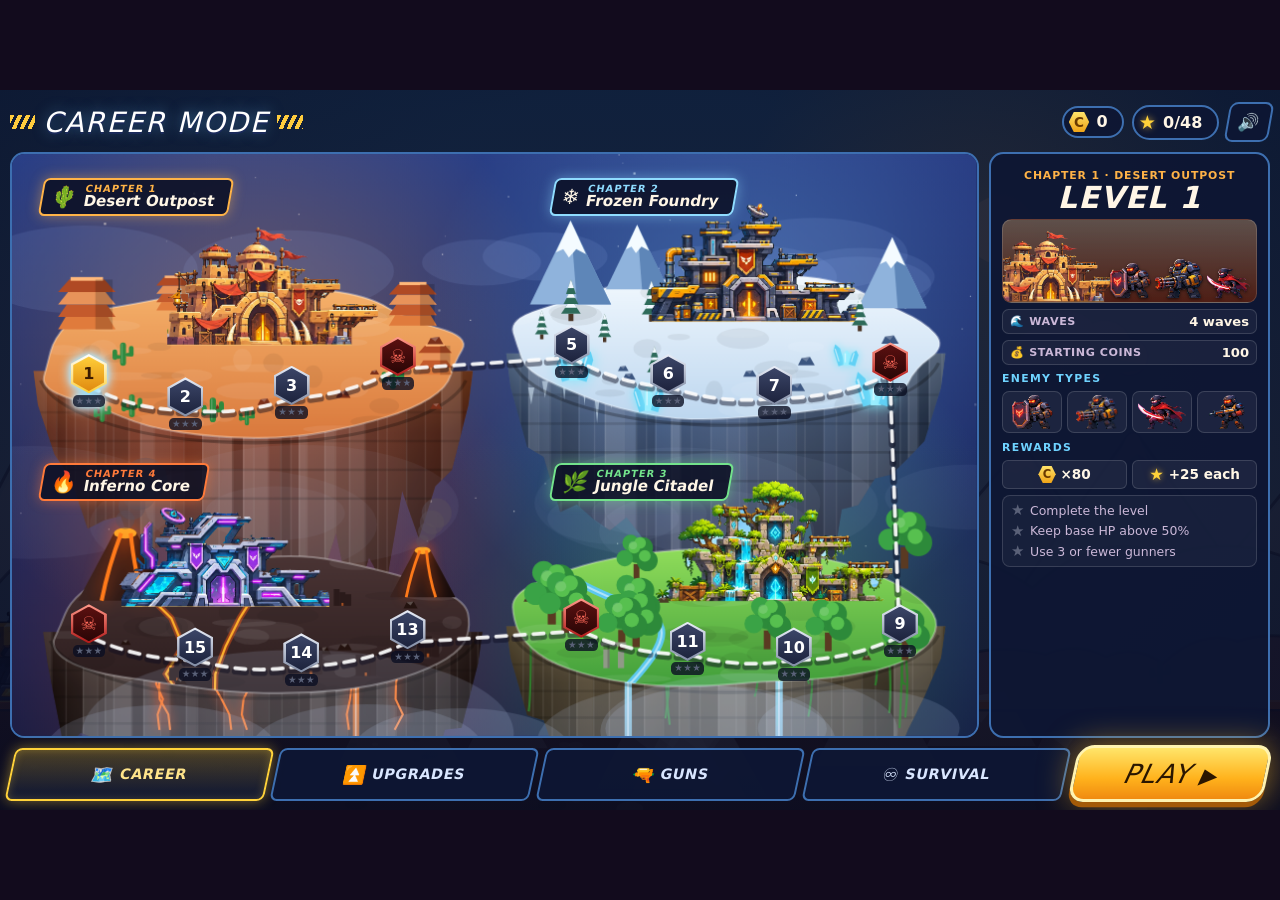
==== index.html @ a77e7f53 "feat: add entry point index and vercel deployment configuration" ====
<!doctype html>
<html lang="en">
<head>
  <meta charset="utf-8">
  <meta http-equiv="refresh" content="0; url=Stickman/stick-bastion/">
  <title>Stick Bastion</title>
  <script>
    window.location.replace("Stickman/stick-bastion/");
  </script>
</head>
<body style="background:#0f0920;color:#fff;font-family:sans-serif;display:flex;align-items:center;justify-content:center;height:100vh;margin:0;">
  <p>Loading Stick Bastion... <a href="Stickman/stick-bastion/" style="color:#ffcc00;">Click here if not redirected</a>.</p>
</body>
</html>
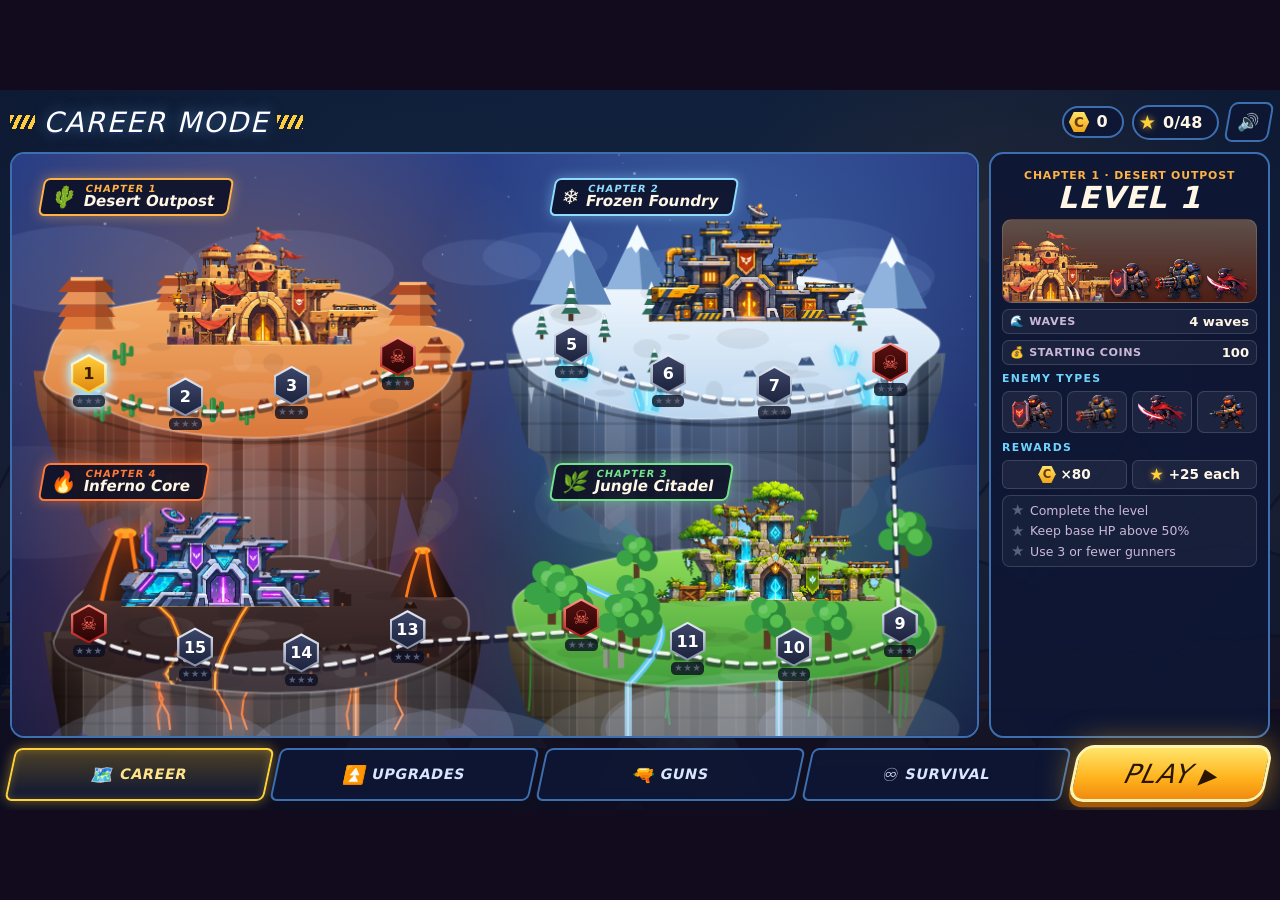
==== commit a074c79a: "Install Vercel Web Analytics # Vercel Web Analytics Implementation  ## Summary Successfully installe" ====
--- a/index.html
+++ b/index.html
@@ -4,6 +4,10 @@
   <meta charset="utf-8">
   <meta http-equiv="refresh" content="0; url=Stickman/stick-bastion/">
   <title>Stick Bastion</title>
+  <script>
+    window.va = window.va || function () { (window.vaq = window.vaq || []).push(arguments); };
+  </script>
+  <script defer src="/_vercel/insights/script.js"></script>
   <script>
     window.location.replace("Stickman/stick-bastion/");
   </script>
